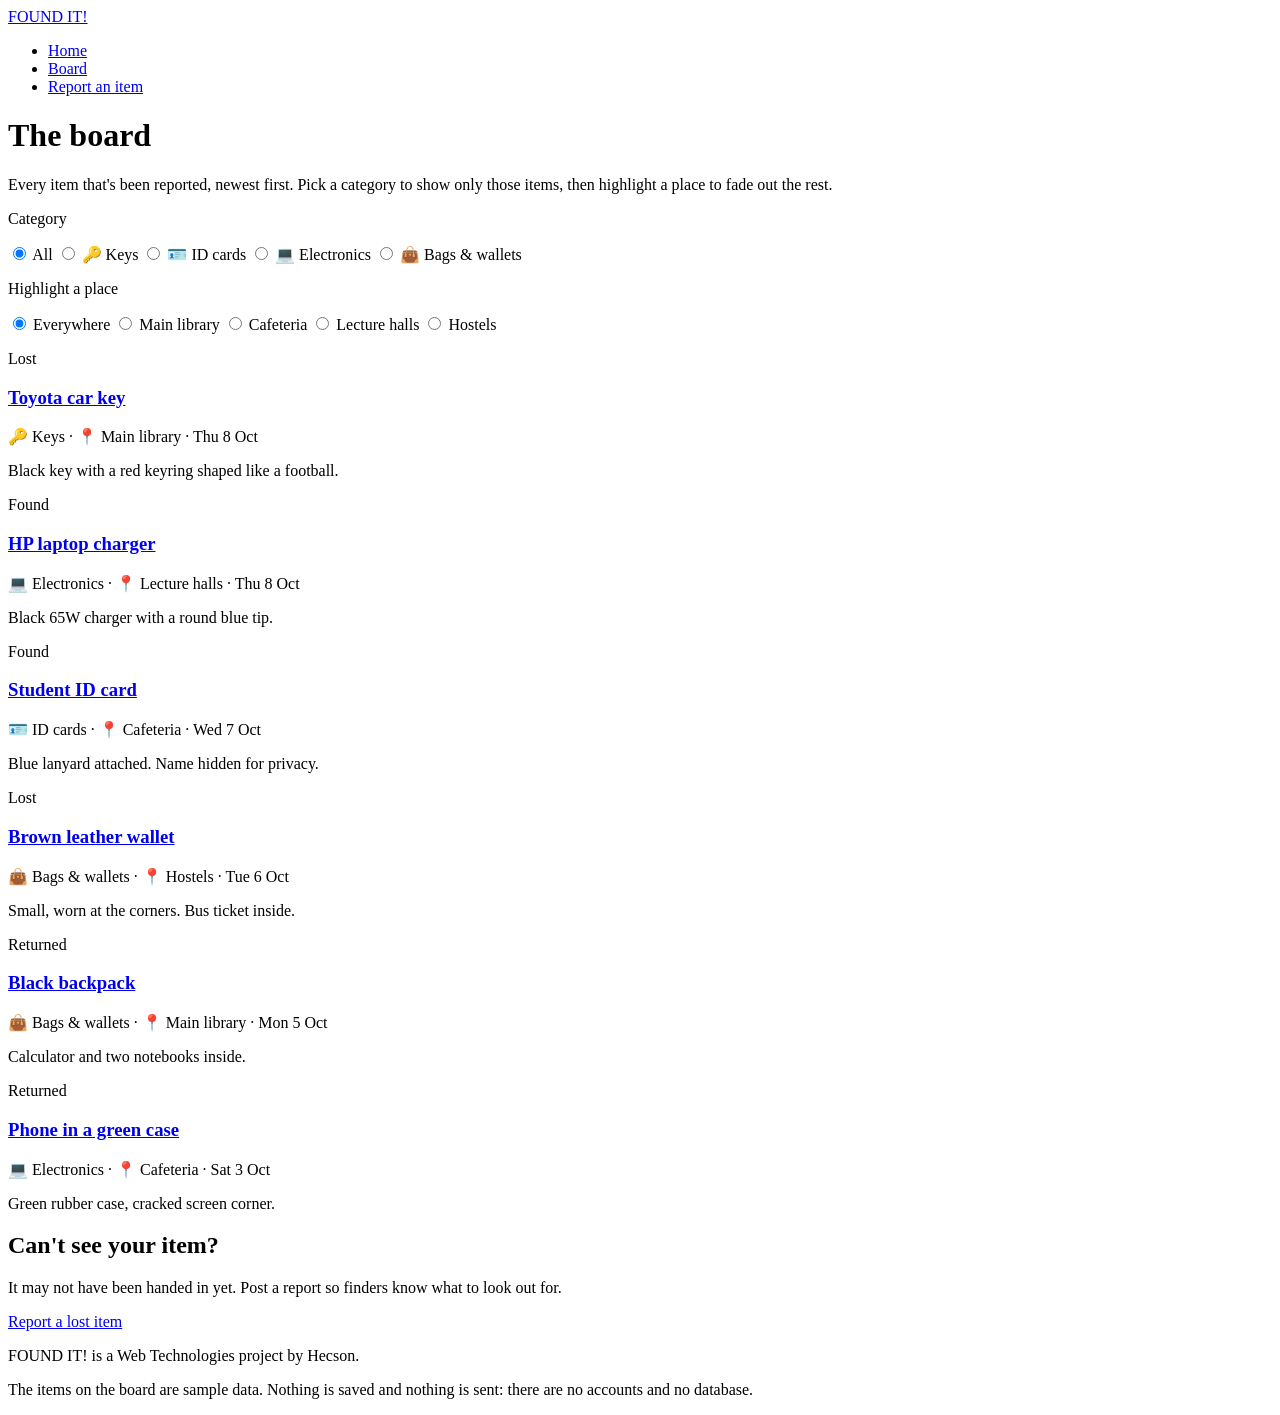
==== board.html @ 9b5931ff "Add files via upload Here is Foundit a website to help student locate their lost items" ====
<!doctype html>
<html lang="en-GH">
  <head>
    <meta charset="utf-8" />
    <meta name="viewport" content="width=device-width, initial-scale=1" />
    <title>The board | FOUND IT!</title>
    <meta name="description" content="Every lost and found item on campus. Filter by category and place." />
    <meta name="author" content="Hecson" />
    <link rel="stylesheet" href="https://fonts.googleapis.com/css2?family=Archivo+Black&family=Courier+Prime:wght@400;700&family=Kalam:wght@400;700&family=Work+Sans:wght@400;600;700&display=swap" />
    <link rel="stylesheet" href="css/style.css" />
    <!-- No "defer" here on purpose: the page calls these functions while it loads -->
    <script src="js/script.js"></script>
  </head>

  <body>
    <header class="site-header">
      <a class="logo" href="index.html">FOUND IT!</a>
      <nav>
        <ul class="nav-list">
          <li><a href="index.html">Home</a></li>
          <li><a href="board.html">Board</a></li>
          <li><a href="report.html">Report an item</a></li>
        </ul>
      </nav>
    </header>

    <main>
      <h1 class="page-title">The board</h1>
      <p class="page-intro">
        Every item that's been reported, newest first. Pick a category to show
        only those items, then highlight a place to fade out the rest.
      </p>

      <!--
        HOW THE FILTERS WORK (no JavaScript):
        The radio buttons come BEFORE the board in the HTML, and each
        label comes straight after its radio. The CSS (sections 11 and 12
        of style.css) uses ":checked" and "+" to step from the chosen
        radio to the board, then hides or fades the cards.
        The category radios are siblings of .loc-area.
        The location radios are siblings of .board.
        So don't put anything else between them, or the chain breaks.
      -->
      <section class="board-area">
        <p class="filter-title">Category</p>
        <input class="filter-radio" type="radio" name="category" id="cat-all" checked />
        <label for="cat-all">All</label>
        <input class="filter-radio" type="radio" name="category" id="cat-keys" />
        <label for="cat-keys">🔑 Keys</label>
        <input class="filter-radio" type="radio" name="category" id="cat-ids" />
        <label for="cat-ids">🪪 ID cards</label>
        <input class="filter-radio" type="radio" name="category" id="cat-tech" />
        <label for="cat-tech">💻 Electronics</label>
        <input class="filter-radio" type="radio" name="category" id="cat-bags" />
        <label for="cat-bags">👜 Bags &amp; wallets</label>

        <div class="loc-area">
          <p class="filter-title">Highlight a place</p>
          <input class="filter-radio" type="radio" name="place" id="loc-all" checked />
          <label for="loc-all">Everywhere</label>
          <input class="filter-radio" type="radio" name="place" id="loc-library" />
          <label for="loc-library">Main library</label>
          <input class="filter-radio" type="radio" name="place" id="loc-cafeteria" />
          <label for="loc-cafeteria">Cafeteria</label>
          <input class="filter-radio" type="radio" name="place" id="loc-halls" />
          <label for="loc-halls">Lecture halls</label>
          <input class="filter-radio" type="radio" name="place" id="loc-hostels" />
          <label for="loc-hostels">Hostels</label>

          <div class="board">
            <!-- Classes: category (keys) and place (library), used by the filters -->
            <article class="card keys library">
              <span class="pin"></span>
              <p class="stamp stamp-lost">Lost</p>
              <h3><a href="item-car-key.html">Toyota car key</a></h3>
              <p class="card-meta">🔑 Keys · 📍 Main library · Thu 8 Oct</p>
              <p class="card-text">Black key with a red keyring shaped like a football.</p>
            </article>
            <!-- Classes: category (tech) and place (halls), used by the filters -->
            <article class="card tech halls">
              <span class="pin"></span>
              <p class="stamp stamp-found">Found</p>
              <h3><a href="item-charger.html">HP laptop charger</a></h3>
              <p class="card-meta">💻 Electronics · 📍 Lecture halls · Thu 8 Oct</p>
              <p class="card-text">Black 65W charger with a round blue tip.</p>
            </article>
            <!-- Classes: category (ids) and place (cafeteria), used by the filters -->
            <article class="card ids cafeteria">
              <span class="pin"></span>
              <p class="stamp stamp-found">Found</p>
              <h3><a href="item-student-id.html">Student ID card</a></h3>
              <p class="card-meta">🪪 ID cards · 📍 Cafeteria · Wed 7 Oct</p>
              <p class="card-text">Blue lanyard attached. Name hidden for privacy.</p>
            </article>
            <!-- Classes: category (bags) and place (hostels), used by the filters -->
            <article class="card bags hostels">
              <span class="pin"></span>
              <p class="stamp stamp-lost">Lost</p>
              <h3><a href="item-wallet.html">Brown leather wallet</a></h3>
              <p class="card-meta">👜 Bags &amp; wallets · 📍 Hostels · Tue 6 Oct</p>
              <p class="card-text">Small, worn at the corners. Bus ticket inside.</p>
            </article>
            <!-- Classes: category (bags) and place (library), used by the filters -->
            <article class="card bags library">
              <span class="pin"></span>
              <p class="stamp stamp-returned">Returned</p>
              <h3><a href="item-backpack.html">Black backpack</a></h3>
              <p class="card-meta">👜 Bags &amp; wallets · 📍 Main library · Mon 5 Oct</p>
              <p class="card-text">Calculator and two notebooks inside.</p>
            </article>
            <!-- Classes: category (tech) and place (cafeteria), used by the filters -->
            <article class="card tech cafeteria">
              <span class="pin"></span>
              <p class="stamp stamp-returned">Returned</p>
              <h3><a href="item-phone.html">Phone in a green case</a></h3>
              <p class="card-meta">💻 Electronics · 📍 Cafeteria · Sat 3 Oct</p>
              <p class="card-text">Green rubber case, cracked screen corner.</p>
            </article>
          </div>
        </div>
      </section>

      <section class="panel">
        <h2>Can't see your item?</h2>
        <p>
          It may not have been handed in yet. Post a report so finders know
          what to look out for.
        </p>
        <p><a class="btn btn-primary" href="report.html">Report a lost item</a></p>
      </section>
    </main>

    <footer class="site-footer">
      <p>FOUND IT! is a Web Technologies project by Hecson.</p>
      <p>
        The items on the board are sample data. Nothing is saved and nothing
        is sent: there are no accounts and no database.
      </p>
    </footer>
  </body>
</html>
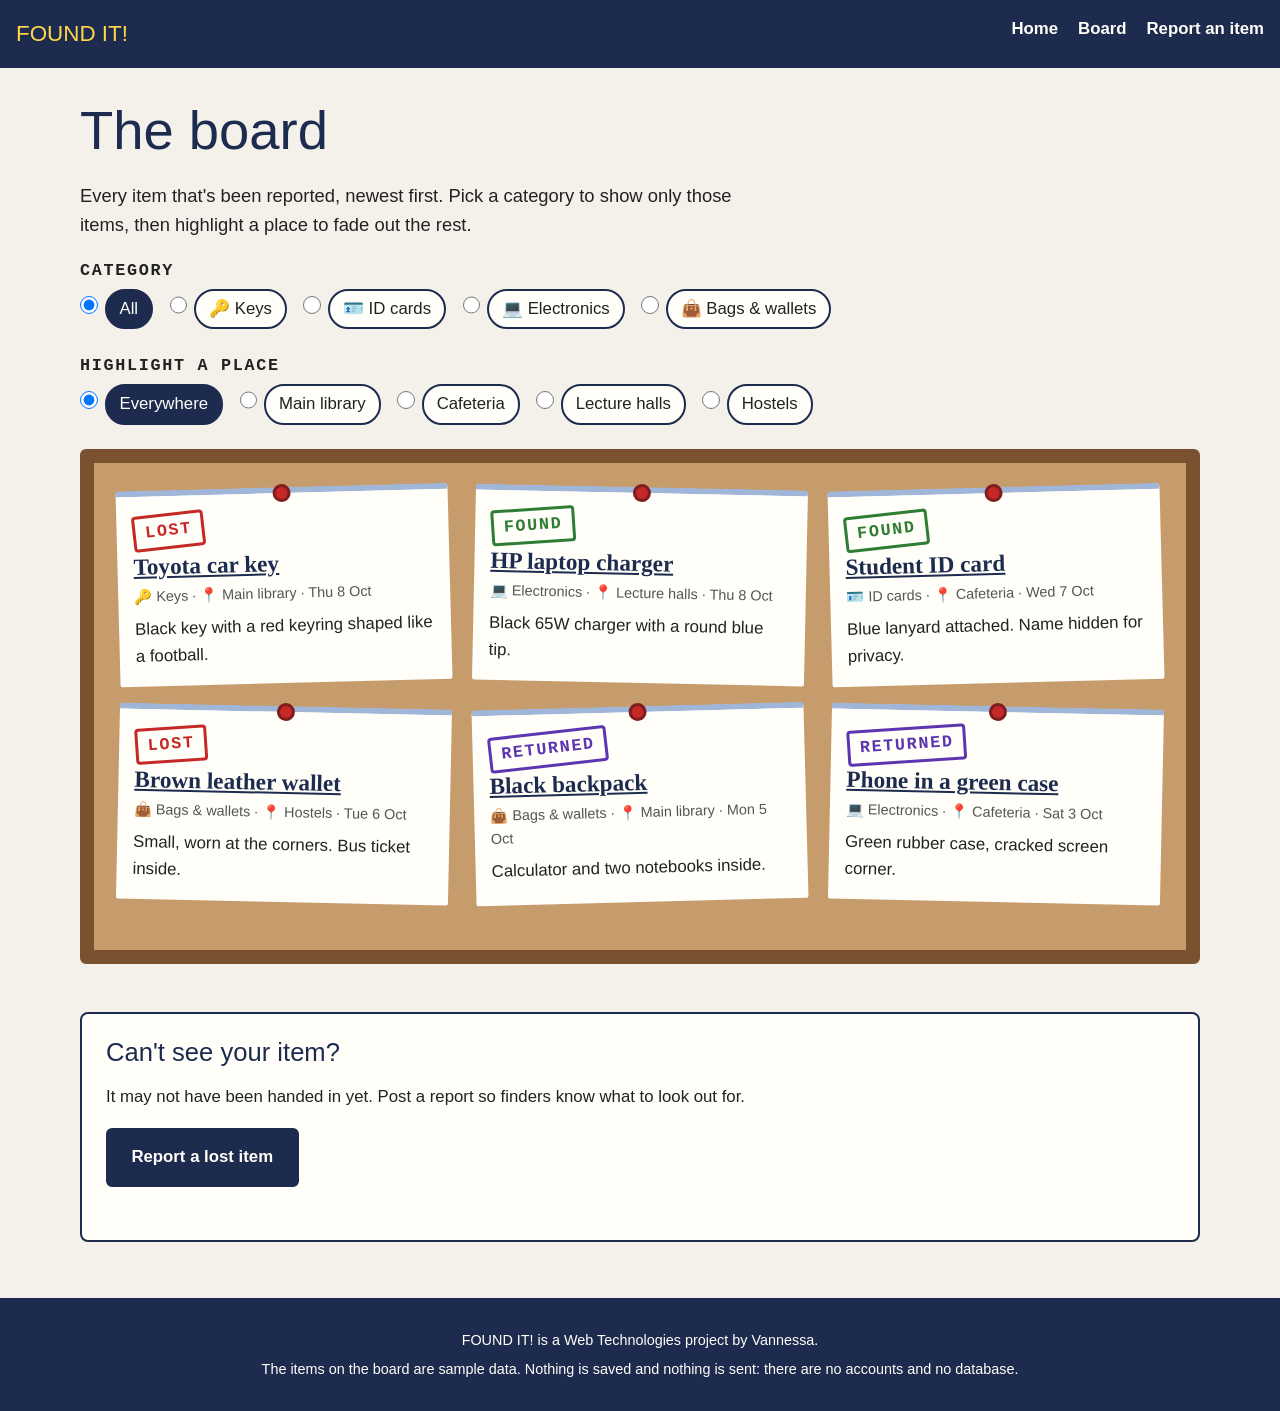
==== commit ad096235: "Update Found It web application" ====
--- a/board.html
+++ b/board.html
@@ -5,7 +5,7 @@
     <meta name="viewport" content="width=device-width, initial-scale=1" />
     <title>The board | FOUND IT!</title>
     <meta name="description" content="Every lost and found item on campus. Filter by category and place." />
-    <meta name="author" content="Hecson" />
+    <meta name="author" content="Vannessa" />
     <link rel="stylesheet" href="https://fonts.googleapis.com/css2?family=Archivo+Black&family=Courier+Prime:wght@400;700&family=Kalam:wght@400;700&family=Work+Sans:wght@400;600;700&display=swap" />
     <link rel="stylesheet" href="css/style.css" />
     <!-- No "defer" here on purpose: the page calls these functions while it loads -->
@@ -131,7 +131,7 @@
     </main>
 
     <footer class="site-footer">
-      <p>FOUND IT! is a Web Technologies project by Hecson.</p>
+      <p>FOUND IT! is a Web Technologies project by Vannessa.</p>
       <p>
         The items on the board are sample data. Nothing is saved and nothing
         is sent: there are no accounts and no database.
--- a/css/style.css
+++ b/css/style.css
@@ -0,0 +1,811 @@
+/* ==========================================================
+   FOUND IT! The campus lost-and-found board
+   Main stylesheet, shared by every page.
+
+   The look: a campus noticeboard. Cork board, pinned index
+   cards and rubber stamps.
+
+   Colours:
+     Ink navy       #1d2b4f   headings, header, buttons
+     Paper          #f4f1ea   page background
+     Index card     #fffef8   cards and panels
+     Cork           #c69c6d   the board
+     Wood           #7a5230   board frame
+     Lost red       #c62828
+     Found green    #2e7d32
+     Returned purple #5e35b1
+     Note yellow    #ffd54a   highlights
+     Text           #222222
+
+   Fonts:
+     Archivo Black  headings (bold poster lettering)
+     Kalam          handwriting on the index cards
+     Work Sans      normal reading text
+     Courier Prime  stamps and small labels
+   ========================================================== */
+
+
+/* ---------- 1. Box model (Lesson 7) ----------
+   Width includes padding and border everywhere. */
+html {
+  box-sizing: border-box;
+}
+
+*,
+*::before,
+*::after {
+  box-sizing: inherit;
+}
+
+
+/* ---------- 2. Whole page ---------- */
+body {
+  margin: 0;
+  background-color: #f4f1ea;
+  color: #222222;
+  font-family: "Work Sans", Arial, sans-serif;
+  font-size: 1.05rem;
+  line-height: 1.6;
+}
+
+h1,
+h2 {
+  font-family: "Archivo Black", Impact, sans-serif;
+  font-weight: 400;
+  color: #1d2b4f;
+  line-height: 1.15;
+}
+
+h2 {
+  font-size: 1.6rem;
+  margin: 0 0 1rem;
+}
+
+a {
+  color: #1d2b4f;
+}
+
+/* Keyboard users must see where they are (Lesson 4 tip) */
+a:focus,
+button:focus,
+input:focus,
+select:focus,
+textarea:focus {
+  outline: 3px solid #ffd54a;
+}
+
+
+/* ---------- 3. Header and navigation ---------- */
+/* On phones the logo sits on its own line with the menu below it.
+   From 40em wide (section 20) they sit side by side. */
+.site-header {
+  padding: 1rem;
+  background-color: #1d2b4f;
+}
+
+.logo {
+  display: block;
+  margin-bottom: 0.5rem;
+  font-family: "Archivo Black", Impact, sans-serif;
+  font-size: 1.4rem;
+  color: #ffd54a;
+  text-decoration: none;
+}
+
+.nav-list {
+  display: flex;
+  list-style: none;
+  margin: 0;
+  padding: 0;
+}
+
+.nav-list li {
+  margin-right: 1.25rem;
+}
+
+.nav-list a {
+  color: #fffef8;
+  font-weight: 600;
+  text-decoration: none;
+}
+
+.nav-list a:hover {
+  color: #ffd54a;
+  text-decoration: underline;
+}
+
+
+/* ---------- 4. Main content area ---------- */
+main {
+  max-width: 72rem;
+  margin: 0 auto;
+  padding: 2rem 1rem;
+}
+
+section {
+  margin-bottom: 3rem;
+}
+
+.page-title {
+  font-size: calc(1.8rem + 2vw);
+  margin: 0 0 0.5rem;
+}
+
+.page-intro {
+  max-width: 42rem;
+  font-size: 1.15rem;
+}
+
+.hint {
+  margin: 0.25rem 0 0;
+  font-size: 0.9rem;
+  color: #555555;
+}
+
+.sample-note {
+  font-family: "Courier Prime", "Courier New", monospace;
+  font-size: 0.85rem;
+  color: #555555;
+}
+
+
+/* ---------- 5. Buttons ----------
+   Links are inline, so inline-block makes padding push other
+   elements away properly (Lesson 7). */
+.btn {
+  display: inline-block;
+  padding: 0.8rem 1.4rem;
+  margin: 0 0.6rem 0.8rem 0;
+  border: 3px solid #1d2b4f;
+  border-radius: 6px;
+  font-family: inherit;
+  font-size: inherit;
+  font-weight: 700;
+  text-decoration: none;
+  cursor: pointer;
+}
+
+.btn-primary {
+  background-color: #1d2b4f;
+  color: #fffef8;
+}
+
+.btn-primary:hover {
+  background-color: #c62828;
+  border-color: #c62828;
+}
+
+.btn-secondary {
+  background-color: #fffef8;
+  color: #1d2b4f;
+}
+
+.btn-secondary:hover {
+  background-color: #ffd54a;
+}
+
+
+/* ---------- 6. Home page hero ---------- */
+.hero-title {
+  font-size: calc(2.6rem + 4vw);
+  margin: 0;
+  color: #c62828;
+}
+
+.tagline {
+  margin: 0 0 1rem;
+  font-size: 1.35rem;
+  font-weight: 700;
+  color: #1d2b4f;
+}
+
+/* A small piece of cork board with two notes pinned to it */
+.hero-board {
+  margin-top: 1.5rem;
+  padding: 1.5rem;
+  background-color: #c69c6d;
+  border: 12px solid #7a5230;
+  border-radius: 6px;
+}
+
+.note {
+  margin: 0 0 1rem;
+  padding: 0.75rem 1rem;
+  font-family: "Kalam", "Comic Sans MS", cursive;
+  font-size: 1.2rem;
+  line-height: 1.3;
+  color: #222222;
+}
+
+.note-yellow {
+  background-color: #ffd54a;
+  transform: rotate(-3deg);
+}
+
+.note-white {
+  background-color: #fffef8;
+  transform: rotate(2deg);
+}
+
+
+/* ---------- 7. Stat tiles (written by JavaScript) ---------- */
+.stats {
+  display: grid;
+  grid-template-columns: 1fr 1fr;
+  column-gap: 1rem;
+}
+
+.stat {
+  margin-bottom: 1rem;
+  padding: 1rem;
+  background-color: #fffef8;
+  border: 2px solid #1d2b4f;
+  border-radius: 8px;
+  text-align: center;
+}
+
+.stat-number {
+  margin: 0;
+  font-family: "Archivo Black", Impact, sans-serif;
+  font-size: 2.2rem;
+  color: #1d2b4f;
+}
+
+.stat-label {
+  margin: 0;
+  font-size: 0.95rem;
+}
+
+.stat-message {
+  font-weight: 700;
+  color: #2e7d32;
+}
+
+
+/* ---------- 8. The cork board and the index cards ---------- */
+.board {
+  display: grid;
+  grid-template-columns: 1fr;
+  column-gap: 1.5rem;
+  padding: 1.5rem;
+  background-color: #c69c6d;
+  border: 14px solid #7a5230;
+  border-radius: 6px;
+}
+
+.card {
+  margin-bottom: 1.5rem;
+  padding: 0 1rem 1rem;
+  background-color: #fffef8;
+  border-top: 6px solid #9fb6d9;
+  border-radius: 2px;
+}
+
+/* Tilt the cards slightly, alternating left and right, so they
+   look pinned by hand. nth-of-type is from the tables reading. */
+.card:nth-of-type(odd) {
+  transform: rotate(-1.5deg);
+}
+
+.card:nth-of-type(even) {
+  transform: rotate(1.2deg);
+}
+
+/* The push pin: a small circle. A negative top margin pulls
+   it up over the edge of the card (Lesson 7: margins can be negative). */
+.pin {
+  display: block;
+  width: 18px;
+  height: 18px;
+  margin: -9px auto 0.5rem;
+  background-color: #c62828;
+  border: 3px solid #7f1d1d;
+  border-radius: 50%;
+}
+
+.card h3 {
+  margin: 0.25rem 0;
+  font-family: "Kalam", "Comic Sans MS", cursive;
+  font-size: 1.45rem;
+  line-height: 1.2;
+}
+
+.card h3 a {
+  color: #1d2b4f;
+}
+
+.card h3 a:hover {
+  color: #c62828;
+}
+
+.card-meta {
+  margin: 0;
+  font-size: 0.9rem;
+  color: #555555;
+}
+
+.card-text {
+  margin: 0.5rem 0 0;
+}
+
+
+/* ---------- 9. Rubber stamps: LOST, FOUND, RETURNED ---------- */
+.stamp {
+  display: inline-block;
+  margin: 0;
+  padding: 0.1rem 0.6rem;
+  border: 3px solid;
+  border-radius: 4px;
+  font-family: "Courier Prime", "Courier New", monospace;
+  font-weight: 700;
+  text-transform: uppercase;
+  letter-spacing: 0.1em;
+  transform: rotate(-5deg);
+}
+
+/* Each stamp only sets a colour. The border uses the text colour
+   because "border: 3px solid" above gives no colour of its own. */
+.stamp-lost {
+  color: #c62828;
+}
+
+.stamp-found {
+  color: #2e7d32;
+}
+
+.stamp-returned {
+  color: #5e35b1;
+}
+
+.stamp-big {
+  font-size: 2.2rem;
+  padding: 0.2rem 1rem;
+  border-width: 6px;
+}
+
+
+/* ---------- 10. Board filters ----------
+   The radio buttons stay visible so they work with a keyboard.
+   Each label comes straight after its radio, so
+   ".filter-radio:checked + label" styles the chosen one. */
+.filter-title {
+  margin: 1rem 0 0.25rem;
+  font-family: "Courier Prime", "Courier New", monospace;
+  font-weight: 700;
+  text-transform: uppercase;
+  letter-spacing: 0.1em;
+}
+
+.filter-radio {
+  width: 1.1rem;
+  height: 1.1rem;
+  margin: 0 0.15rem 0.5rem 0;
+}
+
+.filter-radio + label {
+  display: inline-block;
+  margin: 0 0.75rem 0.5rem 0;
+  padding: 0.3rem 0.8rem;
+  background-color: #fffef8;
+  border: 2px solid #1d2b4f;
+  border-radius: 20px;
+  cursor: pointer;
+}
+
+.filter-radio + label:hover {
+  background-color: #ffd54a;
+}
+
+.filter-radio:checked + label {
+  background-color: #1d2b4f;
+  color: #fffef8;
+}
+
+.board-area .board {
+  margin-top: 1rem;
+}
+
+
+/* ---------- 11. CATEGORY FILTER: hides cards that don't match ----------
+   How to read these long selectors:
+   "When #cat-keys is checked, step over each element that comes
+   after it (label, input, label...) until you reach .loc-area,
+   then find the cards inside it."
+   Each + steps to the very next sibling (Lesson 6).
+
+   Rule 1 hides every card. Rule 2 shows the matching ones again.
+   Both rules are equally specific, so the one written LAST wins.
+   That's why the "show" rule must come after the "hide" rule. */
+
+/* Keys: 7 siblings between #cat-keys and .loc-area */
+#cat-keys:checked + label + input + label + input + label + input + label + .loc-area .card {
+  display: none;
+}
+#cat-keys:checked + label + input + label + input + label + input + label + .loc-area .keys {
+  display: block;
+}
+
+/* ID cards: 5 siblings */
+#cat-ids:checked + label + input + label + input + label + .loc-area .card {
+  display: none;
+}
+#cat-ids:checked + label + input + label + input + label + .loc-area .ids {
+  display: block;
+}
+
+/* Electronics: 3 siblings */
+#cat-tech:checked + label + input + label + .loc-area .card {
+  display: none;
+}
+#cat-tech:checked + label + input + label + .loc-area .tech {
+  display: block;
+}
+
+/* Bags and wallets: 1 sibling (its own label) */
+#cat-bags:checked + label + .loc-area .card {
+  display: none;
+}
+#cat-bags:checked + label + .loc-area .bags {
+  display: block;
+}
+
+
+/* ---------- 12. LOCATION FILTER: fades out cards from other places ----------
+   Same idea, but it changes opacity instead of display.
+   Because the two filters change DIFFERENT properties, they
+   work together: pick "Electronics" and "Cafeteria" and you
+   see only electronics, with the cafeteria ones in full colour. */
+#loc-library:checked + label + input + label + input + label + input + label + .board .card {
+  opacity: 0.25;
+}
+#loc-library:checked + label + input + label + input + label + input + label + .board .library {
+  opacity: 1;
+}
+
+#loc-cafeteria:checked + label + input + label + input + label + .board .card {
+  opacity: 0.25;
+}
+#loc-cafeteria:checked + label + input + label + input + label + .board .cafeteria {
+  opacity: 1;
+}
+
+#loc-halls:checked + label + input + label + .board .card {
+  opacity: 0.25;
+}
+#loc-halls:checked + label + input + label + .board .halls {
+  opacity: 1;
+}
+
+#loc-hostels:checked + label + .board .card {
+  opacity: 0.25;
+}
+#loc-hostels:checked + label + .board .hostels {
+  opacity: 1;
+}
+
+
+/* ---------- 13. Panels and the "how it works" steps ---------- */
+.panel {
+  margin-bottom: 1.5rem;
+  padding: 1rem;
+  background-color: #fffef8;
+  border: 2px solid #1d2b4f;
+  border-radius: 8px;
+}
+
+.steps li {
+  margin-bottom: 0.75rem;
+}
+
+
+/* ---------- 14. Tables (Lesson 4) ---------- */
+table {
+  width: 100%;
+  border-collapse: collapse;
+  background-color: #fffef8;
+}
+
+caption {
+  padding-bottom: 0.5rem;
+  font-weight: 700;
+  text-align: left;
+}
+
+th,
+td {
+  padding: 0.6rem;
+  border: 1px solid #c9c2b2;
+  text-align: left;
+}
+
+thead th {
+  background-color: #1d2b4f;
+  color: #fffef8;
+}
+
+tbody tr:nth-of-type(even) {
+  background-color: #f4f1ea;
+}
+
+tfoot td,
+tfoot th {
+  font-weight: 700;
+  background-color: #ffd54a;
+}
+
+
+/* ---------- 15. Item detail pages ---------- */
+.breadcrumb {
+  margin: 0 0 1rem;
+  font-size: 0.95rem;
+}
+
+/* A big index card for the item's details */
+.detail-card {
+  margin-bottom: 1.5rem;
+  padding: 0 1.5rem 1.5rem;
+  background-color: #fffef8;
+  border-top: 8px solid #9fb6d9;
+  border-left: 1px solid #c9c2b2;
+  border-right: 1px solid #c9c2b2;
+  border-bottom: 1px solid #c9c2b2;
+}
+
+.detail-card h1 {
+  font-family: "Kalam", "Comic Sans MS", cursive;
+  font-weight: 700;
+  font-size: calc(1.8rem + 1.5vw);
+  margin: 0.5rem 0;
+}
+
+.detail-list dt {
+  margin-top: 0.75rem;
+  font-family: "Courier Prime", "Courier New", monospace;
+  font-weight: 700;
+  text-transform: uppercase;
+  font-size: 0.85rem;
+  color: #555555;
+}
+
+.detail-list dd {
+  margin: 0;
+  font-size: 1.1rem;
+}
+
+/* The status banner, written by JavaScript (writeStatus) */
+.status {
+  margin: 1rem 0;
+  padding: 0.75rem 1rem;
+  border-left: 8px solid;
+  font-weight: 700;
+}
+
+.status-lost {
+  background-color: #fde8e8;
+  color: #8e1c1c;
+}
+
+.status-found {
+  background-color: #e3f2e4;
+  color: #1e5a22;
+}
+
+.status-returned {
+  background-color: #ede7f6;
+  color: #45278a;
+}
+
+.status-unknown {
+  background-color: #eeeeee;
+  color: #333333;
+}
+
+
+/* ---------- 16. Recovery progress (written by JavaScript) ---------- */
+.progress {
+  display: flex;
+  list-style: none;
+  margin: 0 0 1.5rem;
+  padding: 0;
+  font-size: 0.9rem;
+}
+
+.progress li {
+  flex: 1;
+  margin-right: 0.5rem;
+  padding: 0.5rem;
+  border-top: 6px solid #c9c2b2;
+  color: #555555;
+}
+
+.progress .done {
+  border-top-color: #2e7d32;
+  color: #1e5a22;
+}
+
+.progress .current {
+  border-top-color: #ffd54a;
+  color: #1d2b4f;
+  font-weight: 700;
+}
+
+
+/* ---------- 17. Forms (Lesson 5) ---------- */
+fieldset {
+  margin: 0 0 1.5rem;
+  padding: 1rem 1.25rem;
+  background-color: #fffef8;
+  border: 2px solid #1d2b4f;
+  border-radius: 8px;
+}
+
+legend {
+  padding: 0 0.5rem;
+  font-family: "Archivo Black", Impact, sans-serif;
+  font-size: 1.15rem;
+  color: #1d2b4f;
+}
+
+.field-label {
+  display: block;
+  margin-top: 1rem;
+  font-weight: 700;
+}
+
+.field {
+  display: block;
+  width: 100%;
+  padding: 0.6rem;
+  border: 2px solid #9a927f;
+  border-left-width: 8px;
+  border-radius: 4px;
+  font-family: inherit;
+  font-size: inherit;
+  background-color: #ffffff;
+}
+
+/* Live feedback while typing (Lesson 5, :valid).
+   A field turns green once its value passes every rule. */
+.field:valid {
+  border-color: #2e7d32;
+}
+
+/* Radio and checkbox choices, one per line */
+.choice {
+  display: block;
+  margin-top: 0.5rem;
+  cursor: pointer;
+}
+
+.choice input {
+  width: 1.1rem;
+  height: 1.1rem;
+  margin-right: 0.4rem;
+}
+
+/* The ticked choice turns bold and green (:checked + span) */
+.choice input:checked + span {
+  font-weight: 700;
+  color: #1e5a22;
+}
+
+
+/* ---------- 18. Success and confirmation pages ---------- */
+.big-message {
+  padding: 2rem 1rem;
+  text-align: center;
+}
+
+.big-message p {
+  max-width: 36rem;
+  margin-left: auto;
+  margin-right: auto;
+}
+
+
+/* ---------- 19. Footer ---------- */
+.site-footer {
+  padding: 1.5rem 1rem;
+  background-color: #1d2b4f;
+  color: #fffef8;
+  font-size: 0.9rem;
+  text-align: center;
+}
+
+.site-footer p {
+  max-width: 50rem;
+  margin: 0.4rem auto;
+}
+
+
+/* ---------- 20. Medium screens and up (mobile first, Lesson 7) ---------- */
+@media (width >= 40em) {
+  /* Header in one row. flex: 1 lets the logo take the spare
+     space, which pushes the menu to the right. */
+  .site-header {
+    display: flex;
+  }
+
+  .logo {
+    flex: 1;
+    margin-bottom: 0;
+  }
+
+  .nav-list li {
+    margin-right: 0;
+    margin-left: 1.25rem;
+  }
+
+  .board {
+    grid-template-columns: 1fr 1fr;
+  }
+
+  .stats {
+    grid-template-columns: 1fr 1fr 1fr 1fr;
+  }
+
+  .panel {
+    padding: 1.5rem;
+  }
+}
+
+
+/* ---------- 21. Large screens ---------- */
+@media (width >= 64em) {
+  .board {
+    grid-template-columns: 1fr 1fr 1fr;
+  }
+
+  /* Home hero: text left, cork board right */
+  .hero {
+    display: grid;
+    grid-template-columns: 3fr 2fr;
+    column-gap: 3rem;
+  }
+
+  .hero-board {
+    margin-top: 0;
+  }
+
+  /* Detail pages: item card left, recovery panel right */
+  .detail-layout {
+    display: grid;
+    grid-template-columns: 1fr 1fr;
+    column-gap: 2rem;
+  }
+}
+
+
+/* ---------- 22. Small additions ---------- */
+
+/* Pinned notes on the home page are links to real items */
+a.note {
+  display: block;
+  text-decoration: none;
+}
+
+a.note:hover {
+  text-decoration: underline;
+}
+
+/* A group of radio buttons inside a form gets its own small
+   fieldset (Lesson 5: label the group with a legend). */
+fieldset fieldset {
+  margin: 1rem 0 0;
+  padding: 0;
+  border: none;
+}
+
+fieldset fieldset legend {
+  padding: 0;
+  font-family: inherit;
+  font-size: inherit;
+  font-weight: 700;
+}
+
+/* Optional fields are valid even when empty, so they shouldn't
+   turn green. This rule comes after .field:valid and is just as
+   specific, so it wins. */
+.optional:valid {
+  border-color: #9a927f;
+}
